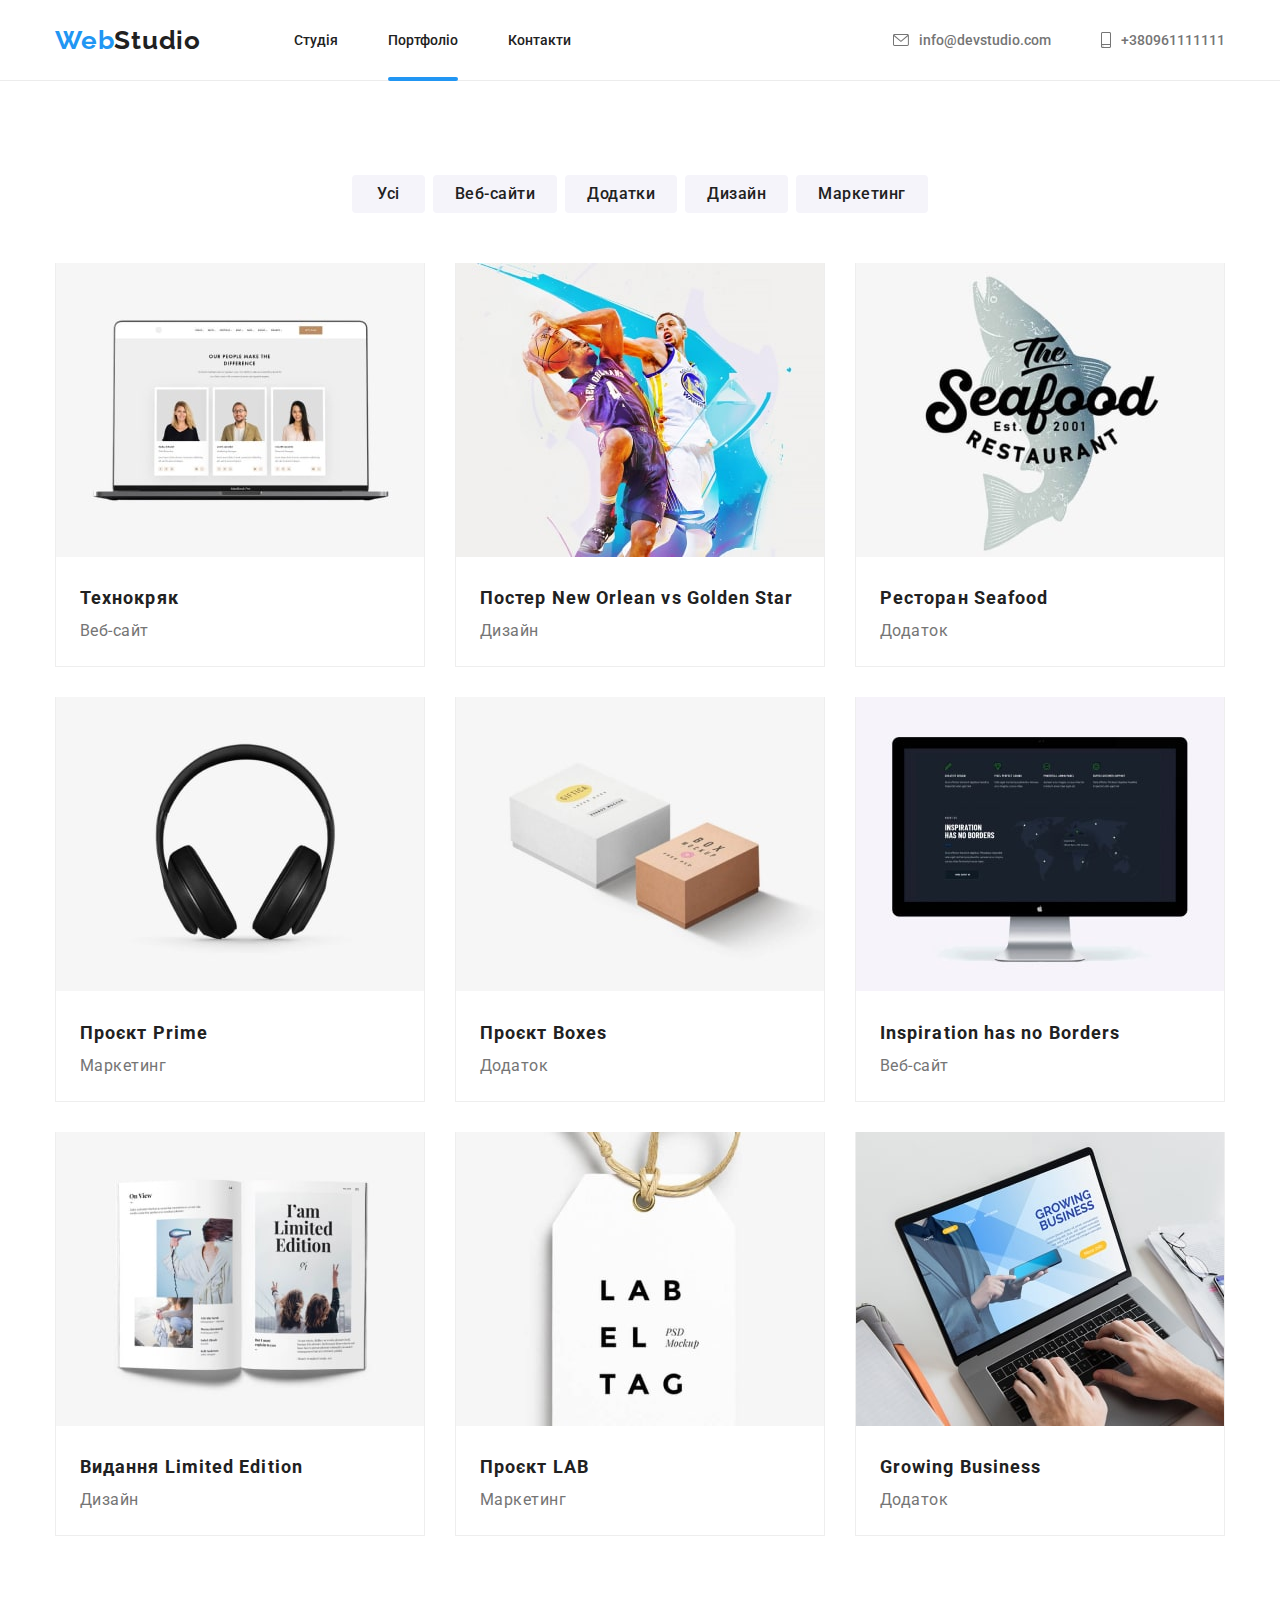
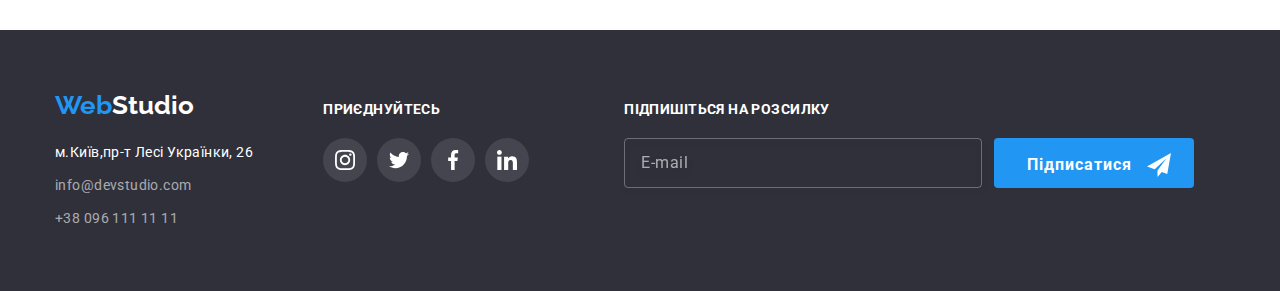
==== porfolio.html @ 5f940e46 "1" ====
<!DOCTYPE html>
<html lang="en">
  <head>
    <meta charset="UTF-8" />
    <meta http-equiv="X-UA-Compatible" content="IE=edge" />
    <meta name="viewport" content="width=device-width, initial-scale=1.0" />
    <title>Portfolio</title>
    <link
      rel="stylesheet"
      href="https://cdnjs.cloudflare.com/ajax/libs/modern-normalize/1.1.0/modern-normalize.css"
    />
    <link rel="stylesheet" href="css/styles.css" />
    <link rel="preconnect" href="https://fonts.googleapis.com" />
    <link rel="preconnect" href="https://fonts.gstatic.com" crossorigin />
    <link
      href="https://fonts.googleapis.com/css2?family=Raleway:wght@700&family=Roboto:wght@400;500;700;900&display=swap"
      rel="stylesheet"
    />
  </head>
  <body>
    <header class="header">
      <div class="container header-container">
        <nav class="navigation-container">
          <a class="logo link" href="">
            <span class="logo-item">Web</span
            ><span class="logo-secound-item">Studio</span>
          </a>
          <ul class="navigation list">
            <li class="navigation-site-item">
              <a class="navigation-site link" href="./index.html">Студія</a>
            </li>
            <li class="navigation-site-item">
              <a class="navigation-site link current" href="./porfolio.html"
                >Портфоліо</a
              >
            </li>
            <li class="navigation-site-item">
              <a class="navigation-site link" href="">Контакти</a>
            </li>
          </ul>
        </nav>
        <ul class="navigation-contacts list">
          <li class="contacts-item">
            <a class="contacts link" href="mailto:info@devstudio.com"
              >info@devstudio.com
              <svg class="icon-contacts" width="16" height="12">
                <use href="./images/icons.svg#icon-envelope"></use>
              </svg>
            </a>
          </li>
          <li class="contacts-item">
            <a class="contacts link" href="tel:+380961111111"
              >+380961111111
              <svg class="icon-contacts" width="10" height="16">
                <use href="./images/icons.svg#icon-smartphone"></use>
              </svg>
            </a>
          </li>
        </ul>
      </div>
    </header>
    <!--Hero-->
    <main>
      <section class="section">
        <div class="container">
          <h2 hidden>Фільтри</h2>
          <ul class="filters list filters-container">
            <li class="filters-list-item">
              <button class="filters-button-one" type="button">Усі</button>
            </li>
            <li class="filters-list-item">
              <button class="filters-button" type="button">Веб-сайти</button>
            </li>
            <li class="filters-list-item">
              <button class="filters-button" type="button">Додатки</button>
            </li>
            <li class="filters-list-item">
              <button class="filters-button" type="button">Дизайн</button>
            </li>
            <li class="filters-list-item">
              <button class="filters-button" type="button">Маркетинг</button>
            </li>
          </ul>
          <h2 hidden>Приклади робіт</h2>
          <ul class="portfolio list">
            <li class="porfolio-item">
              <div class="portfolio-text-box">
                <img
                  src="images/porfolio1.jpg"
                  alt="Веб-сайт"
                  width="370"
                  height="294"
                />
                <p class="portfolio-text-description">
                  Ресурс пропонує комплексні пропозиції з різним рівнем
                  функціоналу та сервісів. Все це дозволить відвідувачу отримати
                  вичерпні відомості про компанію чи приватну особу.
                </p>
              </div>

              <div class="text-container">
                <h3 class="portolio-title">Технокряк</h3>
                <p class="porfolio-text">Веб-сайт</p>
              </div>
            </li>
            <li class="porfolio-item">
              <div class="portfolio-text-box">
                <img
                  src="images/porfolio2.jpg"
                  alt="Дизайн"
                  width="370"
                  height="294"
                />
                <p class="portfolio-text-description">
                  Ресурс пропонує комплексні пропозиції з різним рівнем
                  функціоналу та сервісів. Все це дозволить відвідувачу отримати
                  вичерпні відомості про компанію чи приватну особу.
                </p>
              </div>

              <div class="text-container">
                <h3 class="portolio-title">Постер New Orlean vs Golden Star</h3>
                <p class="porfolio-text">Дизайн</p>
              </div>
            </li>
            <li class="porfolio-item">
              <div class="portfolio-text-box">
                <img
                  src="images/porfolio3.jpg"
                  alt="Додаток"
                  width="370"
                  height="294"
                />
                <p class="portfolio-text-description">
                  Ресурс пропонує комплексні пропозиції з різним рівнем
                  функціоналу та сервісів. Все це дозволить відвідувачу отримати
                  вичерпні відомості про компанію чи приватну особу.
                </p>
              </div>

              <div class="text-container">
                <h3 class="portolio-title">Ресторан Seafood</h3>
                <p class="porfolio-text">Додаток</p>
              </div>
            </li>
            <li class="porfolio-item">
              <div class="portfolio-text-box">
                <img
                  src="images/porfolio4.jpg"
                  alt="Маркетинг"
                  width="370"
                  height="294"
                />
                <p class="portfolio-text-description">
                  Ресурс пропонує комплексні пропозиції з різним рівнем
                  функціоналу та сервісів. Все це дозволить відвідувачу отримати
                  вичерпні відомості про компанію чи приватну особу.
                </p>
              </div>

              <div class="text-container">
                <h3 class="portolio-title">Проєкт Prime</h3>
                <p class="porfolio-text">Маркетинг</p>
              </div>
            </li>
            <li class="porfolio-item">
              <div class="portfolio-text-box">
                <img
                  src="images/porfolio5.jpg"
                  alt="Додаток"
                  width="370"
                  height="294"
                />
                <p class="portfolio-text-description">
                  Ресурс пропонує комплексні пропозиції з різним рівнем
                  функціоналу та сервісів. Все це дозволить відвідувачу отримати
                  вичерпні відомості про компанію чи приватну особу.
                </p>
              </div>

              <div class="text-container">
                <h3 class="portolio-title">Проєкт Boxes</h3>
                <p class="porfolio-text">Додаток</p>
              </div>
            </li>
            <li class="porfolio-item">
              <div class="portfolio-text-box">
                <img
                  src="images/porfolio6.jpg"
                  alt="Веб-сайт"
                  width="370"
                  height="294"
                />
                <p class="portfolio-text-description">
                  Ресурс пропонує комплексні пропозиції з різним рівнем
                  функціоналу та сервісів. Все це дозволить відвідувачу отримати
                  вичерпні відомості про компанію чи приватну особу.
                </p>
              </div>

              <div class="text-container">
                <h3 class="portolio-title">Inspiration has no Borders</h3>
                <p class="porfolio-text">Веб-сайт</p>
              </div>
            </li>
            <li class="porfolio-item">
              <div class="portfolio-text-box">
                <img
                  src="images/porfolio7.jpg"
                  alt="Дизайн"
                  width="370"
                  height="294"
                />
                <p class="portfolio-text-description">
                  Ресурс пропонує комплексні пропозиції з різним рівнем
                  функціоналу та сервісів. Все це дозволить відвідувачу отримати
                  вичерпні відомості про компанію чи приватну особу.
                </p>
              </div>

              <div class="text-container">
                <h3 class="portolio-title">Видання Limited Edition</h3>
                <p class="porfolio-text">Дизайн</p>
              </div>
            </li>
            <li class="porfolio-item">
              <div class="portfolio-text-box">
                <img
                  src="images/porfolio8.jpg"
                  alt="Маркетинг"
                  width="370"
                  height="294"
                />
                <p class="portfolio-text-description">
                  Ресурс пропонує комплексні пропозиції з різним рівнем
                  функціоналу та сервісів. Все це дозволить відвідувачу отримати
                  вичерпні відомості про компанію чи приватну особу.
                </p>
              </div>

              <div class="text-container">
                <h3 class="portolio-title">Проєкт LAB</h3>
                <p class="porfolio-text">Маркетинг</p>
              </div>
            </li>
            <li class="porfolio-item">
              <div class="portfolio-text-box">
                <img
                  src="images/porfolio9.jpg"
                  alt="Додаток"
                  width="370"
                  height="294"
                />
                <p class="portfolio-text-description">
                  Ресурс пропонує комплексні пропозиції з різним рівнем
                  функціоналу та сервісів. Все це дозволить відвідувачу отримати
                  вичерпні відомості про компанію чи приватну особу.
                </p>
              </div>

              <div class="text-container">
                <h3 class="portolio-title">Growing Business</h3>
                <p class="porfolio-text">Додаток</p>
              </div>
            </li>
          </ul>
        </div>
      </section>
    </main>
    <!--Bottom-->
    <footer class="basement">
      <div class="footer-content container">
        <div class="webstudio">
          <a class="logo-basement link" href="">
            <span class="logo-item">Web</span><span class="logo-secound-item">Studio</span>
          </a>
          <address class="address">
            <ul class="adress-list list">
              <li class="adress-list-item">
                <a class="adress-item-maps link" href="https://goo.gl/maps/1EoW3k787x4Ua1YE9" target="_blank"
                  rel="noopener noreferrer nofollower">м.Київ,пр-т Лесі Українки, 26</a>
              </li>
              <li class="adress-list-item">
                <a class="adress-item link" href="mailto:info@devstudio.com">info@devstudio.com</a>
              </li>
              <li class="adress-list-item">
                <a class="adress-item link" href="tel:+380961111111">+38 096 111 11 11</a>
              </li>
            </ul>
          </address>
        </div>
        <div class="footer-join-social">
          <h2 class="footer-join-title">Приєднуйтесь</h2>
          <ul class="footer-social list">
            <li class="footer-social-item">
              <a class="footer-social-link link" href="https://www.instagram.com/" target="_blank" rel="noopener noreferrer"
                aria-label="Instagram">
                <svg class="icon-footer" width="20" height="20">
                  <use href="./images/icons.svg#icon-instagram"></use>
                </svg>
              </a>
            </li>
            <li class="footer-social-item">
              <a class="footer-social-link link" href="https://twitter.com/" target="_blank" rel="noopener noreferrer"
                aria-label="Twitter">
                <svg class="icon-footer" width="20" height="20">
                  <use href="./images/icons.svg#icon-twitter"></use>
                </svg>
              </a>
            </li>
            <li class="footer-social-item">
              <a class="footer-social-link link" href="https://www.facebook.com/" target="_blank" rel="noopener noreferrer"
                aria-label="Facebook">
                <svg class="icon-footer" width="20" height="20">
                  <use href="./images/icons.svg#icon-facebook"></use>
                </svg>
              </a>
            </li>
            <li class="footer-social-item">
              <a class="footer-social-link link" href="https://www.linkedin.com/" target="_blank" rel="noopener noreferrer"
                aria-label="Linkedin">
                <svg class="icon-footer" width="20" height="20">
                  <use href="./images/icons.svg#icon-linkedin"></use>
                </svg>
              </a>
            </li>
          </ul>
        </div>
        <form class="footer-form">
          <h2 class="footer-form-title">Підпишіться на розсилку</h2>
          <div class="footer-form-field">
            <label class="footer-form-label">
              <input type="email" name="email" placeholder="E-mail" class="footer-form-input" />
            </label>
    
            <button type="submit" class="button-form">Підписатися <svg class="icon-footer-form" width="24" height="24">
                <use href="./images/icons.svg#icon-footer-form-send"></use>
              </svg></button>
          </div>
        </form>
      </div>
    </footer>
  </body>
</html>
---- css/styles.css ----
/* другорядний колір тексту #757575 
/* основний колір тексту #212121 
/* білий колір #FFFFFF 
/* акцент #2196F3 
/* колір контактів у футері rgba(255, 255, 255, 0.6);
/* колір фону #FFFFFF */
/* другорядний колір фону #2F303A */
/* третій колір фону  #F5F4FA*/
:root {
  --primary-text-color: #212121;
  --secound-text-collor: #757575;
  --accent: #2196f3;
  --main-background-color: #ffffff;
  --secound-background-color: #2f303a;
  --footer-color-contacts: rgba(255, 255, 255, 0.6);
  --third-color-hero: #ffffff;
  --third-background-color: #f5f4fa;
  --icons-color: #afb1b8;
}
body {
  background-color: var(--main-background-color);
  color: var(--primary-text-color);
  font-family: "Roboto", "Raleway", sans-serif;
  font-size: 14px;
}
/* Стандартні речі */
h1,
h2,
h3,
h4,
h5,
h6,
p,
ul {
  margin: 0;
  padding: 0;
}
.link {
  text-decoration: none;
}
.list {
  list-style-type: none;
}
.container {
  width: 1200px;
  margin-left: auto;
  margin-right: auto;
  padding-right: 15px;
  padding-left: 15px;
}
.section {
  padding-top: 94px;
  padding-bottom: 94px;
}
/* ХЕДЕР */
/* Лого у хедері */
.header {
  border: 1px solid #ececec;
  border-top: none;
  border-right: none;
  border-left: none;
}
.header-container {
  display: flex;
  align-items: center;
}
.logo {
  font-family: "Raleway";
  font-weight: 700;
  font-size: 26px;
  line-height: 1.19;
  letter-spacing: 0.03em;
}
.logo {
  margin-right: 93px;
}
.logo-item {
  color: var(--accent);
}
.logo-secound-item {
  color: var(--primary-text-color);
}
/* Кнопки навігації */
.navigation {
  display: flex;
}
.navigation-container {
  display: flex;
  align-items: center;
}
.navigation-site {
  color: var(--primary-text-color);
  font-weight: 500;
  line-height: 1.14;
  padding-top: 32px;
  padding-bottom: 32px;
  transition-property: color;
  transition-duration: 250ms;
  transition-timing-function: cubic-bezier(0.4, 0, 0.2, 1);
  transition-delay: 0;
}
.current {
  position: relative;
}
.navigation-site.current::after {
  content: " ";
  position: absolute;
  width: 100%;
  height: 4px;
  left: 0;
  right: 0;
  bottom: -1px;
  background-color: var(--accent);
  border-radius: 2px;
}
.navigation-site-item:not(:last-child) {
  margin-right: 50px;
}
.navigation-site:hover,
.navigation-site:focus {
  color: var(--accent);
}

.navigation-contacts {
  display: flex;
  margin-left: auto;
}
.icon-contacts {
  fill: currentColor;
  margin-right: 10px;
}
.icon-contacts:hover,
.icon-contacts:focus {
  fill: var(--accent);
}

.contacts {
  color: var(--secound-text-collor);
  display: flex;
  flex-direction: row-reverse;
  align-items: center;
  font-weight: 500;
  line-height: 1.17;
  transition-property: color;
  transition-duration: 250ms;
  transition-timing-function: cubic-bezier(0.4, 0, 0.2, 1);
  transition-delay: 0;
}
.contacts-item {
  padding-top: 32px;
  padding-bottom: 32px;
}
.contacts-item:not(:last-child) {
  margin-right: 50px;
}
.contacts:hover,
.contacts:focus {
  color: var(--accent);
}
/* Баннер */
.hero {
  background-color: var(--secound-background-color);
  max-width: 1600px;
  max-height: 600px;
  margin-left: auto;
  margin-right: auto;
  background-image: linear-gradient(
      to right,
      rgba(47, 48, 58, 0.4),
      rgba(47, 48, 58, 0.4)
    ),
    url(../images/backgroundhero.jpg);
  background-repeat: no-repeat;
  background-position: center;
  background-size: cover;
  padding-top: 200px;
  padding-bottom: 200px;
}

.title-hero {
  color: var(--third-color-hero);
  font-weight: 900;
  font-size: 44px;
  line-height: 1.36;
  text-align: center;
  letter-spacing: 0.06em;
  text-transform: uppercase;
}
.title-hero {
  margin-bottom: 30px;
}
.button-container {
  display: block;
  margin: auto;
}
.button-hero {
  cursor: pointer;
  background-color: var(--accent);
  color: var(--third-color-hero);
  font-family: inherit;
  font-weight: 700;
  font-size: 16px;
  line-height: 1.88;
  display: flex;
  align-items: center;
  text-align: center;
  letter-spacing: 0.06em;
  box-shadow: 0px 4px 4px rgba(0, 0, 0, 0.15);
  border-radius: 4px;
  border-top: 0;
  border-right: 0;
  border-bottom: 0;
  border-left: 0;
  transition-property: background-color;
  transition-duration: 250ms;
  transition-timing-function: cubic-bezier(0.4, 0, 0.2, 1);
  transition-delay: 0;
}
.button-hero:hover,
.button-hero:focus {
  background-color: #188ce8;
}
.btn-text {
  padding: 10px 32px;
}
.backdrop {
  position: fixed;
  top: 0;
  left: 0;
  width: 100%;
  height: 100%;
  background-color: rgba(0, 0, 0, 0.2);
  opacity: 1;
  transition: opacity 250ms cubic-bezier(0.4, 0, 0.2, 1);
}
.modal {
  position: absolute;
  top: 50%;
  left: 50%;
  transform: translate(-50%, -50%);
  background-color: #fff;
  border-radius: 4px;
  width: 528px;
  height: 581px;
  
}
/* .modal-close-icon{
  display: inline-block;
  height: 11px;
  width: 11px;
} */
.modal-close {
  padding: 0;
  width: 30px;
  height: 30px;
  position: absolute;
  right: 8px;
  top: 8px;
  border: 1px solid rgba(0, 0, 0, 0.1);
  border-radius: 50%;
  transition-property: fill;
  transition-duration: 250ms;
  transition-timing-function: cubic-bezier(0.4, 0, 0.2, 1);
  transition-delay: 0;
}
.modal-close:hover, .modal-close:focus{
  fill: var(--accent);
}

.backdrop.is-hidden {
  opacity: 0;
  pointer-events: none;
}
.form {
  width: 448px;
  margin-top: 40px;
  margin-left: auto;
  margin-right: auto;
}
.modal-form-field {
  display: flex;
  flex-direction: column;
  margin-bottom: 10px;
  position: relative;
}
.modal-form-icon{
  position: absolute;
  top: 50%;
  left: 12px;
  transition-property: fill;
  transition-duration: 250ms;
  transition-timing-function: cubic-bezier(0.4, 0, 0.2, 1);
  transition-delay: 0;
}
.modal-title{
  text-align: center;
  font-family: 'Roboto';
  font-weight: 700;
  font-size: 20px;
  line-height: 1.15;
  letter-spacing: 0.03em;
  margin-bottom: 12px;
}

.form-label{
  font-size: 12px;
  line-height: 1.16;
  letter-spacing: 0.01em;
  color: var(--secound-text-collor);
}
.form-input{
  border: 1px solid rgba(33, 33, 33, 0.2);
  border-radius: 4px;
  width: 448px;
  padding: 10px;
  padding-left: 42px;
  margin-top: 5px;
  transition-property: border-color;
  transition-duration: 250ms;
  transition-timing-function: cubic-bezier(0.4, 0, 0.2, 1);
  transition-delay: 0;
}
.modal-form-field:focus-within > .form-input{
  border-color: var(--accent);
  outline: none;
}
.modal-form-field:focus-within > .modal-form-icon{
  fill: var(--accent);
}
.modal-form-field:focus-within > .modal-textarea{
  border-color: var(--accent);
  outline: none;
}
.modal-textarea
{
  width: 448px;
  height: 120px;
  border: 1px solid rgba(33, 33, 33, 0.2);
  border-radius: 4px;
  margin-top: 5px;
  margin-bottom: 20px;
  padding-left: 16px;
  padding-top: 12px;
  transition-property: border-color;
  transition-duration: 250ms;
  transition-timing-function: cubic-bezier(0.4, 0, 0.2, 1);
  transition-delay: 0;
}
textarea{
  resize: none;
}
textarea::placeholder{
  font-size: 12px;
  line-height: 1.16;
  letter-spacing: 0.01em;
  color: rgba(117, 117, 117, 0.5);
  
}
.policy-checkbox{
  display: flex;
  align-items: center;
  justify-content: center;
  line-height: 1.71;
  letter-spacing: 0.03em;
  color: var(--secound-text-collor);
  position: relative;
}
.contract{
  margin-left: 3px;
  color: var(--accent);
  text-decoration: underline;
}
.modal-form-checkbox{
  display: flex;
  justify-content: center;
  align-items: center;
  position: relative;
  
  margin-bottom: 30px;
}
.modal-check-icon{
  
  margin-right: 7px;
  display: inline-block;
  width: 16px;
  height: 15px;
  border: 2px solid var(--primary-text-color);
  border-radius: 2px;
}
.checkbox{
  position: absolute;
  -webkit-appearance: none;
  -moz-appearance: none;
  appearance: none;
}
.checkbox:checked + .modal-check-icon{
  border: transparent;
  border-color: var(--accent);
  background-color: var(--accent);
  background-origin: border-box;
}
.icon-check{
  position: absolute;
  left: 3px;
}

.modal-submit{
  cursor: pointer;
  margin: 0 auto;
  display: block;
  width: 200px;
  height: 50px;
  background-color: var(--accent);
  border-radius: 4px;
  border: 0;
  font-weight: 700;
  font-size: 16px;
  line-height: 1.88;
  letter-spacing: 0.06em;
  color: var(--third-color-hero);
  transition-property: background-color;
  transition-duration: 250ms;
  transition-timing-function: cubic-bezier(0.4, 0, 0.2, 1);
  transition-delay: 0;
}
.modal-submit:hover, .modal-submit:focus{
  background-color: #188CE8;
  box-shadow: 0px 4px 4px rgba(0, 0, 0, 0.15);
}
/* Особливості */
.features-container {
  padding-bottom: 0;
}
.features-list-container {
  display: flex;
}
.icon-list-features {
  display: flex;
  justify-content: center;
  align-items: center;
  gap: 30px;
}
.icon-item-features {
  display: flex;
  justify-content: center;
  align-items: center;
  background-color: var(--third-background-color);
  width: 270px;
  height: 120px;
  margin-bottom: 30px;
  border-radius: 4px;
}

.feature-list-item {
  width: 270px;
}
.feature-list-item:not(:last-child) {
  margin-right: 30px;
}
.features-title {
  font-size: 14px;
  font-weight: 700;
  line-height: 1.14;
  letter-spacing: 0.03em;
  text-transform: uppercase;
  margin-bottom: 10px;
}
.features-text {
  color: var(--secound-text-collor);
  line-height: 1.71;
}
/* Проекти */
.projects-title {
  font-weight: 700;
  font-size: 36px;
  line-height: 1.16;
  text-align: center;
  letter-spacing: 0.03em;
  margin-bottom: 50px;
}
.list-container {
  display: flex;
}
.list-item:not(:last-child) {
  margin-right: 30px;
}
/* Команда */
.team {
  background-color: var(--third-background-color);
}
.team-title {
  font-weight: 700;
  font-size: 36px;
  line-height: 1.16;
  text-align: center;
  letter-spacing: 0.03em;
  margin-bottom: 50px;
}
.teammate-name {
  font-weight: 500;
  font-size: 16px;
  line-height: 1.19;
  text-align: center;

  margin-bottom: 10px;
}
.teammate-profession {
  color: var(--secound-text-collor);
  font-size: 16px;
  line-height: 1.19;
  text-align: center;
  margin-bottom: 16px;
}
.team-container {
  display: flex;
}
.team-card {
  box-shadow: 0px 1px 3px rgba(0, 0, 0, 0.12), 0px 1px 1px rgba(0, 0, 0, 0.14),
    0px 2px 1px rgba(0, 0, 0, 0.2);
  border-radius: 0px 0px 4px 4px;
  background-color: var(--main-background-color);
}
.team-card:not(:last-child) {
  margin-right: 30px;
}
.team-card-text {
  padding-top: 30px;
  padding-bottom: 30px;
}
.social {
  display: flex;
  justify-content: center;
  align-items: center;
  gap: 10px;
}
.social-link {
  display: flex;
  justify-content: center;
  align-items: center;
  width: 44px;
  height: 44px;
  border-radius: 50%;
  background-color: var(--main-background-color);
  color: var(--icons-color);
  transition-property: color, background-color;
  transition-duration: 250ms;
  transition-timing-function: cubic-bezier(0.4, 0, 0.2, 1);
  transition-delay: 0;
}

.social-link:hover,
.social-link:focus {
  background-color: var(--accent);
}
.social-link:hover .social-icon,
.social-link:focus .social-icon {
  fill: var(--main-background-color);
}
.social-icon {
  fill: currentColor;
}
/* Клієнти */
.customers-title {
  font-weight: 700;
  font-size: 36px;
  line-height: 1.17;
  text-align: center;
  letter-spacing: 0.03em;
  margin-bottom: 50px;
}
.customers-list {
  display: flex;
  justify-content: center;
  align-items: center;
  gap: 30px;
}

.customers-link {
  display: flex;
  justify-content: center;
  align-items: center;
  width: 170px;
  height: 92px;
  border: 1px solid #afb1b8;
  border-radius: 4px;
  transition-property: fill, border-color;
  transition-duration: 250ms;
  transition-timing-function: cubic-bezier(0.4, 0, 0.2, 1);
  transition-delay: 0;
}
.customer-icon {
  fill: var(--icons-color);
  transition-property: fill;
  transition-duration: 250ms;
  transition-timing-function: cubic-bezier(0.4, 0, 0.2, 1);
  transition-delay: 0;
}
.customers-link:hover,
.customers-link:focus {
  border-color: var(--accent);
}
.customers-link:hover .customer-icon,
.customers-link:focus .customer-icon {
  fill: var(--accent);
}
/* Футер */
.basement {
  background-color: var(--secound-background-color);
}

.logo-basement {
  font-family: "Raleway";
  font-weight: 700;
  font-size: 26px;
  line-height: 1.19;
}
.address {
  font-style: normal;
  padding-top: 20px;
}
.basement .logo-secound-item {
  color: var(--third-color-hero);
}
.adress-item-maps {
  color: var(--third-color-hero);
  font-style: normal;
  line-height: 1.71;
  letter-spacing: 0.03em;
  transition-property: color;
  transition-duration: 250ms;
  transition-timing-function: cubic-bezier(0.4, 0, 0.2, 1);
  transition-delay: 0;
}
.adress-list-item:not(:last-child) {
  margin-bottom: 9px;
}
.adress-item {
  color: var(--footer-color-contacts);
  line-height: 1.71;
  letter-spacing: 0.03em;
  transition-property: color;
  transition-duration: 250ms;
  transition-timing-function: cubic-bezier(0.4, 0, 0.2, 1);
  transition-delay: 0;
}
.adress-item-maps:hover,
.adress-item-maps:focus,
.adress-item:hover,
.adress-item:focus {
  color: var(--accent);
}
.footer-content {
  display: flex;
}
.webstudio {
  padding-top: 60px;
  padding-bottom: 60px;
  margin-right: 70px;
}
.footer-join-social {
  padding-top: 72px;
}
.footer-social {
  display: flex;
  justify-content: center;
  align-items: center;
  gap: 10px;
}
.footer-join-title {
  font-weight: 700;
  font-size: 14px;
  line-height: 1.14;
  letter-spacing: 0.03em;
  color: var(--main-background-color);
  text-transform: uppercase;
  margin-bottom: 20px;
}

.footer-social-link {
  display: flex;
  justify-content: center;
  align-items: center;
  width: 44px;
  height: 44px;
  border-radius: 50%;
  background-color: rgba(255, 255, 255, 0.1);
  transition-property: background-color;
  transition-duration: 250ms;
  transition-timing-function: cubic-bezier(0.4, 0, 0.2, 1);
  transition-delay: 0;
}
.footer-social-link:hover,
.footer-social-link:focus {
  background-color: var(--accent);
}
.icon-footer {
  fill: var(--main-background-color);
}
.footer-form-field {
  margin-top: 20px;
}
.footer-form-label {
  margin-right: 12px;
}
.footer-form {
  padding-top: 72px;
  margin-left: 95px;
}
.footer-form-title {
  font-family: "Roboto";
  font-weight: 700;
  font-size: 14px;
  line-height: 1.14;
  letter-spacing: 0.03em;
  text-transform: uppercase;
  color: var(--main-background-color);
}
.footer-form-input {
  border: 1px solid rgba(255, 255, 255, 0.3);
  filter: drop-shadow(0px 4px 4px rgba(0, 0, 0, 0.15));
  border-radius: 4px;
  width: 358px;
  height: 50px;
  background-color: inherit; 
  padding-left: 16px;
  font-size: 16px;
  color: var(--main-background-color);
}
.footer-form-label input::placeholder {
  font-size: 16px;
  line-height: 1.25;
  letter-spacing: 0.03em;
  color: rgba(255, 255, 255, 0.6);
  
}
.button-form {
  position: absolute;
  cursor: pointer;
  width: 200px;
  height: 50px;
  background-color: var(--accent);
  border-radius: 4px;
  border: 0px;
  font-family: "Roboto";
  font-weight: 700;
  font-size: 16px;
  line-height: 1.88;
  letter-spacing: 0.06em;
  color: var(--main-background-color);
  transition-property: background-color;
  transition-duration: 250ms;
  transition-timing-function: cubic-bezier(0.4, 0, 0.2, 1);
  transition-delay: 0;
}
.button-form:hover, .button-form:focus{
  background-color: #188ce8;
  box-shadow: 0px 4px 4px rgba(0, 0, 0, 0.15);
}  
.icon-footer-form{
  position: relative;
  top: 15%;
  left: 10px;
}
/* Портфоліо */
.filters-container {
  display: flex;
  justify-content: center;
  margin-bottom: 50px;
}
.filters-button {
  background-color: var(--third-background-color);
  font-family: inherit;
  font-weight: 500;
  font-size: 16px;
  line-height: 1.62;
  text-align: center;
  letter-spacing: 0.03em;
  cursor: pointer;
  color: var(--primary-text-color);
  border-radius: 4px;
  border: none;
  padding: 6px 22px;
  transition-property: color, background-color;
  transition-duration: 250ms;
  transition-timing-function: cubic-bezier(0.4, 0, 0.2, 1);
  transition-delay: 0;
}
.filters-button-one {
  background-color: var(--third-background-color);
  font-family: inherit;
  font-weight: 500;
  font-size: 16px;
  line-height: 1.62;
  text-align: center;
  letter-spacing: 0.03em;
  cursor: pointer;
  color: var(--primary-text-color);
  border-radius: 4px;
  border: none;
  padding: 6px 25px;
  transition-property: color, background-color;
  transition-duration: 250ms;
  transition-timing-function: cubic-bezier(0.4, 0, 0.2, 1);
  transition-delay: 0;
}
.filters-button-one:hover,
.filters-button-one:focus {
  background-color: var(--accent);
  color: var(--third-color-hero);
  box-shadow: 0px 3px 1px rgba(0, 0, 0, 0.1), 0px 1px 2px rgba(0, 0, 0, 0.08),
    0px 2px 2px rgba(0, 0, 0, 0.12);
}
.filters-button:hover,
.filters-button:focus {
  background-color: var(--accent);
  color: var(--third-color-hero);
  box-shadow: 0px 3px 1px rgba(0, 0, 0, 0.1), 0px 1px 2px rgba(0, 0, 0, 0.08),
    0px 2px 2px rgba(0, 0, 0, 0.12);
}
.filters-list-item:not(:last-child) {
  margin-right: 8px;
}
.portfolio {
  display: flex;
  flex-wrap: wrap;
}
.porfolio-item {
  width: 370px;
  margin-right: 30px;
  border: 1px solid #eeeeee;
  border-top: none;
  transition-property: box-shadow;
  transition-duration: 250ms;
  transition-timing-function: cubic-bezier(0.4, 0, 0.2, 1);
  transition-delay: 0;
}
.porfolio-item:nth-child(3n) {
  margin-right: 0;
}
.porfolio-item:nth-child(n + 4) {
  margin-top: 30px;
}
.porfolio-item:hover,
.porfolio-item:focus {
  box-shadow: 0px 1px 1px rgba(0, 0, 0, 0.12), 0px 4px 4px rgba(0, 0, 0, 0.06),
    1px 4px 6px rgba(0, 0, 0, 0.16);
}
.porfolio-item:hover .portfolio-text-description {
  transform: translateY(-100%);
}
.text-container {
  padding: 20px 24px;
}
.portolio-title {
  font-weight: 700;
  font-size: 18px;
  line-height: 2;
  letter-spacing: 0.06em;
}
.porfolio-text {
  color: var(--secound-text-collor);
  font-size: 16px;
  line-height: 1.88;
  letter-spacing: 0.03em;
}
.portfolio-text-box {
  position: relative;
  overflow: hidden;
}
.portfolio-text-description {
  position: absolute;
  font-size: 18px;
  line-height: calc(28 / 18);
  letter-spacing: 0.03em;
  color: var(--main-background-color);
  padding: 63px 24px;
  background-color: rgba(33, 150, 243, 0.9);
  transition-property: transform;
  transition-duration: 250ms;
  transition-timing-function: cubic-bezier(0.4, 0, 0.2, 1);
}
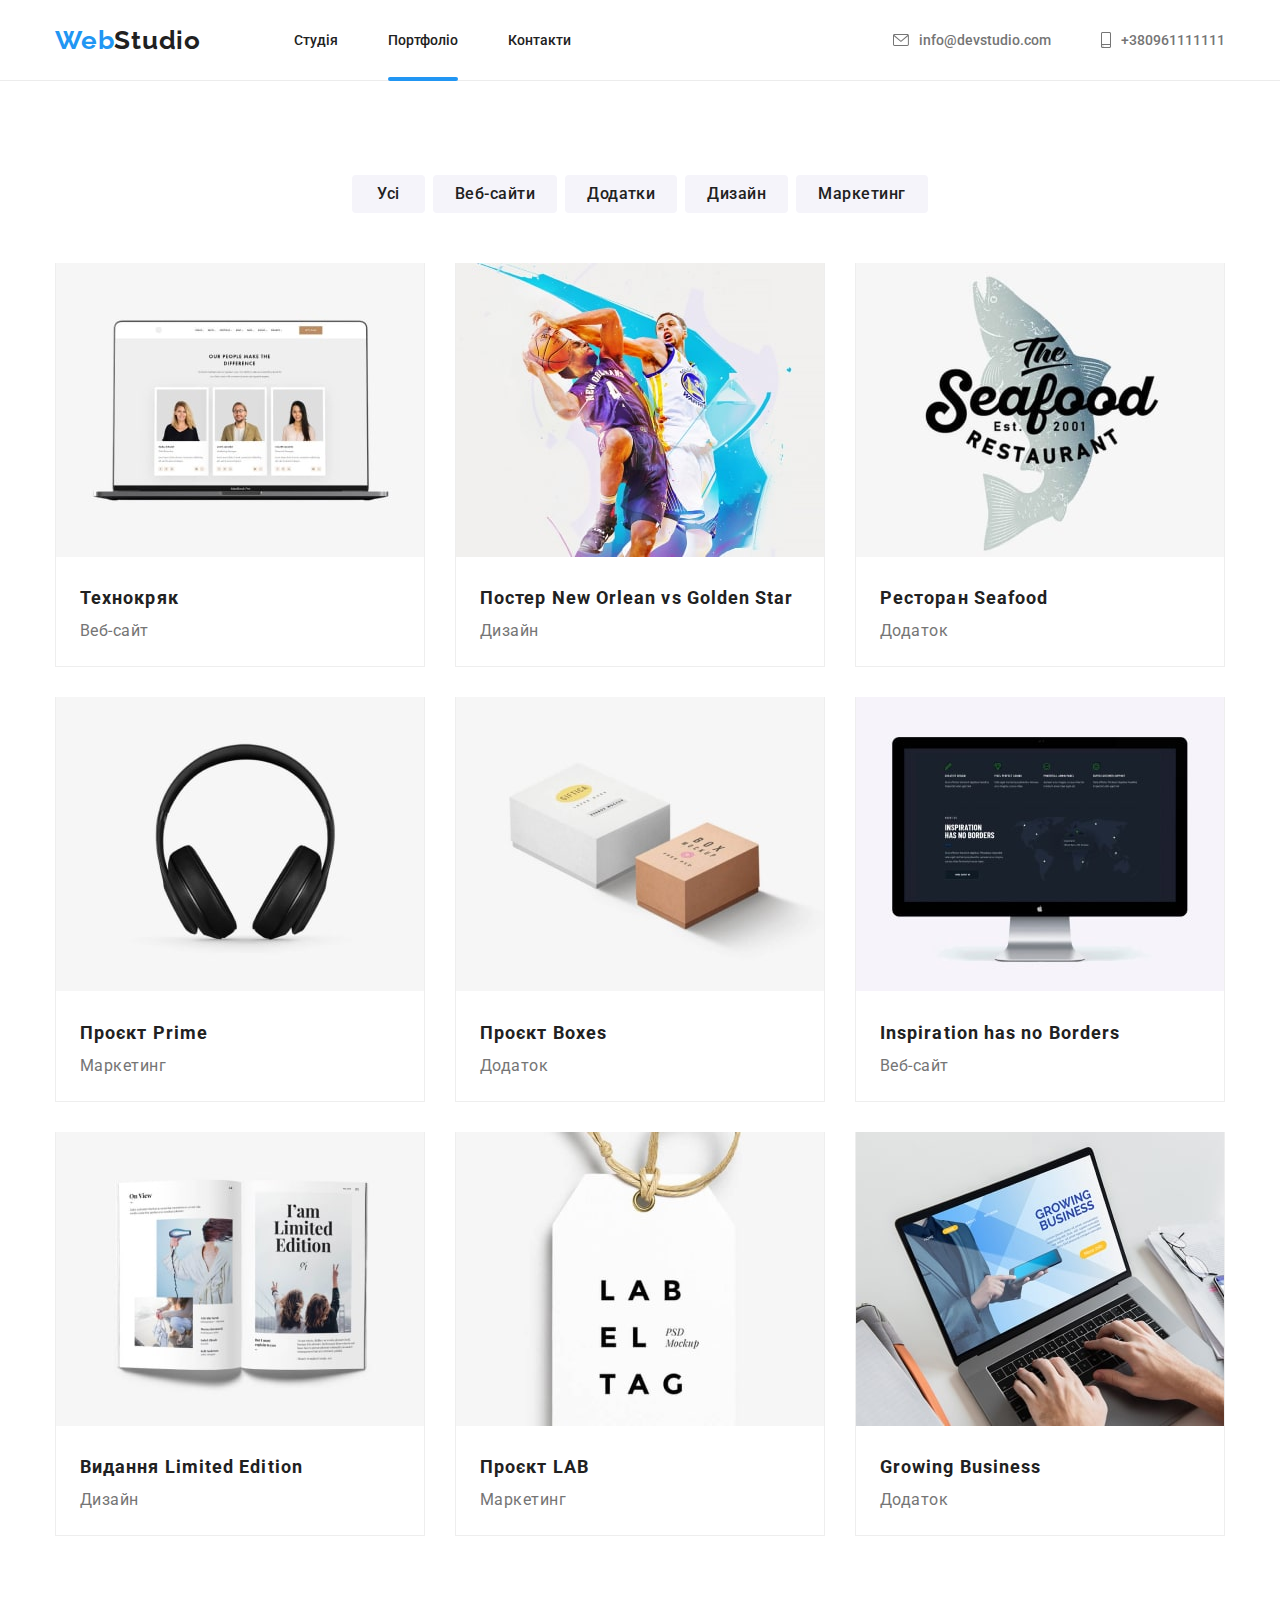
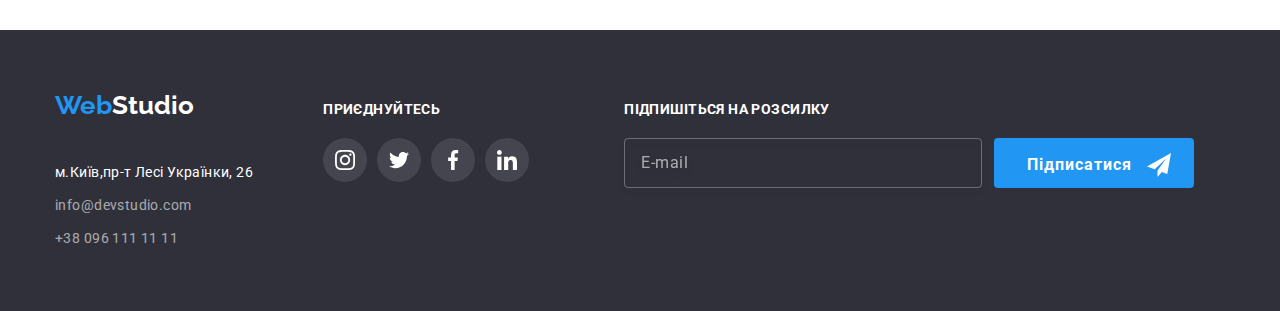
==== commit b634b3a7: "Змінює назви класів згідно методології БЕМ" ====
--- a/porfolio.html
+++ b/porfolio.html
@@ -20,38 +20,38 @@
   <body>
     <header class="header">
       <div class="container header-container">
-        <nav class="navigation-container">
-          <a class="logo link" href="">
-            <span class="logo-item">Web</span
-            ><span class="logo-secound-item">Studio</span>
+        <nav class="navigation">
+          <a class="navigation__logo link" href="">
+            <span class="navigation__label">Web</span
+            ><span class="navigation__slabel">Studio</span>
           </a>
-          <ul class="navigation list">
-            <li class="navigation-site-item">
-              <a class="navigation-site link" href="./index.html">Студія</a>
-            </li>
-            <li class="navigation-site-item">
-              <a class="navigation-site link current" href="./porfolio.html"
+          <ul class="navigation__list list">
+            <li class="navigation__item">
+              <a class="navigation__link link" href="./index.html">Студія</a>
+            </li>
+            <li class="navigation__item">
+              <a class="navigation__link link current" href="./porfolio.html"
                 >Портфоліо</a
               >
             </li>
-            <li class="navigation-site-item">
-              <a class="navigation-site link" href="">Контакти</a>
+            <li class="navigation__item">
+              <a class="navigation__link link" href="">Контакти</a>
             </li>
           </ul>
         </nav>
-        <ul class="navigation-contacts list">
-          <li class="contacts-item">
-            <a class="contacts link" href="mailto:info@devstudio.com"
+        <ul class="contacts list">
+          <li class="contacts__item">
+            <a class="contacts__link link" href="mailto:info@devstudio.com"
               >info@devstudio.com
-              <svg class="icon-contacts" width="16" height="12">
+              <svg class="contacts__icon" width="16" height="12">
                 <use href="./images/icons.svg#icon-envelope"></use>
               </svg>
             </a>
           </li>
-          <li class="contacts-item">
-            <a class="contacts link" href="tel:+380961111111"
+          <li class="contacts__item">
+            <a class="contacts__link link" href="tel:+380961111111"
               >+380961111111
-              <svg class="icon-contacts" width="10" height="16">
+              <svg class="contacts__icon" width="10" height="16">
                 <use href="./images/icons.svg#icon-smartphone"></use>
               </svg>
             </a>
@@ -64,203 +64,213 @@
       <section class="section">
         <div class="container">
           <h2 hidden>Фільтри</h2>
-          <ul class="filters list filters-container">
-            <li class="filters-list-item">
-              <button class="filters-button-one" type="button">Усі</button>
-            </li>
-            <li class="filters-list-item">
-              <button class="filters-button" type="button">Веб-сайти</button>
-            </li>
-            <li class="filters-list-item">
-              <button class="filters-button" type="button">Додатки</button>
-            </li>
-            <li class="filters-list-item">
-              <button class="filters-button" type="button">Дизайн</button>
-            </li>
-            <li class="filters-list-item">
-              <button class="filters-button" type="button">Маркетинг</button>
+          <ul class="filters-list list">
+            <li class="filters-list__item">
+              <button class="filters-list__fbutton" type="button">Усі</button>
+            </li>
+            <li class="filters-list__item">
+              <button class="filters-list__button" type="button">
+                Веб-сайти
+              </button>
+            </li>
+            <li class="filters-list__item">
+              <button class="filters-list__button" type="button">
+                Додатки
+              </button>
+            </li>
+            <li class="filters-list__item">
+              <button class="filters-list__button" type="button">Дизайн</button>
+            </li>
+            <li class="filters-list__item">
+              <button class="filters-list__button" type="button">
+                Маркетинг
+              </button>
             </li>
           </ul>
           <h2 hidden>Приклади робіт</h2>
           <ul class="portfolio list">
-            <li class="porfolio-item">
-              <div class="portfolio-text-box">
+            <li class="porfolio__item">
+              <div class="portfolio-box">
                 <img
                   src="images/porfolio1.jpg"
                   alt="Веб-сайт"
                   width="370"
                   height="294"
                 />
-                <p class="portfolio-text-description">
-                  Ресурс пропонує комплексні пропозиції з різним рівнем
-                  функціоналу та сервісів. Все це дозволить відвідувачу отримати
-                  вичерпні відомості про компанію чи приватну особу.
-                </p>
-              </div>
-
-              <div class="text-container">
-                <h3 class="portolio-title">Технокряк</h3>
-                <p class="porfolio-text">Веб-сайт</p>
-              </div>
-            </li>
-            <li class="porfolio-item">
-              <div class="portfolio-text-box">
+                <p class="portfolio-box__description">
+                  Ресурс пропонує комплексні пропозиції з різним рівнем
+                  функціоналу та сервісів. Все це дозволить відвідувачу отримати
+                  вичерпні відомості про компанію чи приватну особу.
+                </p>
+              </div>
+
+              <div class="portfolio-text">
+                <h3 class="portfolio-text__title">Технокряк</h3>
+                <p class="portfolio-text__label">Веб-сайт</p>
+              </div>
+            </li>
+            <li class="porfolio__item">
+              <div class="portfolio-box">
                 <img
                   src="images/porfolio2.jpg"
                   alt="Дизайн"
                   width="370"
                   height="294"
                 />
-                <p class="portfolio-text-description">
-                  Ресурс пропонує комплексні пропозиції з різним рівнем
-                  функціоналу та сервісів. Все це дозволить відвідувачу отримати
-                  вичерпні відомості про компанію чи приватну особу.
-                </p>
-              </div>
-
-              <div class="text-container">
-                <h3 class="portolio-title">Постер New Orlean vs Golden Star</h3>
-                <p class="porfolio-text">Дизайн</p>
-              </div>
-            </li>
-            <li class="porfolio-item">
-              <div class="portfolio-text-box">
+                <p class="portfolio-box__description">
+                  Ресурс пропонує комплексні пропозиції з різним рівнем
+                  функціоналу та сервісів. Все це дозволить відвідувачу отримати
+                  вичерпні відомості про компанію чи приватну особу.
+                </p>
+              </div>
+
+              <div class="portfolio-text">
+                <h3 class="portfolio-text__title">
+                  Постер New Orlean vs Golden Star
+                </h3>
+                <p class="portfolio-text__label">Дизайн</p>
+              </div>
+            </li>
+            <li class="porfolio__item">
+              <div class="portfolio-box">
                 <img
                   src="images/porfolio3.jpg"
                   alt="Додаток"
                   width="370"
                   height="294"
                 />
-                <p class="portfolio-text-description">
-                  Ресурс пропонує комплексні пропозиції з різним рівнем
-                  функціоналу та сервісів. Все це дозволить відвідувачу отримати
-                  вичерпні відомості про компанію чи приватну особу.
-                </p>
-              </div>
-
-              <div class="text-container">
-                <h3 class="portolio-title">Ресторан Seafood</h3>
-                <p class="porfolio-text">Додаток</p>
-              </div>
-            </li>
-            <li class="porfolio-item">
-              <div class="portfolio-text-box">
+                <p class="portfolio-box__description">
+                  Ресурс пропонує комплексні пропозиції з різним рівнем
+                  функціоналу та сервісів. Все це дозволить відвідувачу отримати
+                  вичерпні відомості про компанію чи приватну особу.
+                </p>
+              </div>
+
+              <div class="portfolio-text">
+                <h3 class="portfolio-text__title">Ресторан Seafood</h3>
+                <p class="portfolio-text__label">Додаток</p>
+              </div>
+            </li>
+            <li class="porfolio__item">
+              <div class="portfolio-box">
                 <img
                   src="images/porfolio4.jpg"
                   alt="Маркетинг"
                   width="370"
                   height="294"
                 />
-                <p class="portfolio-text-description">
-                  Ресурс пропонує комплексні пропозиції з різним рівнем
-                  функціоналу та сервісів. Все це дозволить відвідувачу отримати
-                  вичерпні відомості про компанію чи приватну особу.
-                </p>
-              </div>
-
-              <div class="text-container">
-                <h3 class="portolio-title">Проєкт Prime</h3>
-                <p class="porfolio-text">Маркетинг</p>
-              </div>
-            </li>
-            <li class="porfolio-item">
-              <div class="portfolio-text-box">
+                <p class="portfolio-box__description">
+                  Ресурс пропонує комплексні пропозиції з різним рівнем
+                  функціоналу та сервісів. Все це дозволить відвідувачу отримати
+                  вичерпні відомості про компанію чи приватну особу.
+                </p>
+              </div>
+
+              <div class="portfolio-text">
+                <h3 class="portfolio-text__title">Проєкт Prime</h3>
+                <p class="portfolio-text__label">Маркетинг</p>
+              </div>
+            </li>
+            <li class="porfolio__item">
+              <div class="portfolio-box">
                 <img
                   src="images/porfolio5.jpg"
                   alt="Додаток"
                   width="370"
                   height="294"
                 />
-                <p class="portfolio-text-description">
-                  Ресурс пропонує комплексні пропозиції з різним рівнем
-                  функціоналу та сервісів. Все це дозволить відвідувачу отримати
-                  вичерпні відомості про компанію чи приватну особу.
-                </p>
-              </div>
-
-              <div class="text-container">
-                <h3 class="portolio-title">Проєкт Boxes</h3>
-                <p class="porfolio-text">Додаток</p>
-              </div>
-            </li>
-            <li class="porfolio-item">
-              <div class="portfolio-text-box">
+                <p class="portfolio-box__description">
+                  Ресурс пропонує комплексні пропозиції з різним рівнем
+                  функціоналу та сервісів. Все це дозволить відвідувачу отримати
+                  вичерпні відомості про компанію чи приватну особу.
+                </p>
+              </div>
+
+              <div class="portfolio-text">
+                <h3 class="portfolio-text__title">Проєкт Boxes</h3>
+                <p class="portfolio-text__label">Додаток</p>
+              </div>
+            </li>
+            <li class="porfolio__item">
+              <div class="portfolio-box">
                 <img
                   src="images/porfolio6.jpg"
                   alt="Веб-сайт"
                   width="370"
                   height="294"
                 />
-                <p class="portfolio-text-description">
-                  Ресурс пропонує комплексні пропозиції з різним рівнем
-                  функціоналу та сервісів. Все це дозволить відвідувачу отримати
-                  вичерпні відомості про компанію чи приватну особу.
-                </p>
-              </div>
-
-              <div class="text-container">
-                <h3 class="portolio-title">Inspiration has no Borders</h3>
-                <p class="porfolio-text">Веб-сайт</p>
-              </div>
-            </li>
-            <li class="porfolio-item">
-              <div class="portfolio-text-box">
+                <p class="portfolio-box__description">
+                  Ресурс пропонує комплексні пропозиції з різним рівнем
+                  функціоналу та сервісів. Все це дозволить відвідувачу отримати
+                  вичерпні відомості про компанію чи приватну особу.
+                </p>
+              </div>
+
+              <div class="portfolio-text">
+                <h3 class="portfolio-text__title">
+                  Inspiration has no Borders
+                </h3>
+                <p class="portfolio-text__label">Веб-сайт</p>
+              </div>
+            </li>
+            <li class="porfolio__item">
+              <div class="portfolio-box">
                 <img
                   src="images/porfolio7.jpg"
                   alt="Дизайн"
                   width="370"
                   height="294"
                 />
-                <p class="portfolio-text-description">
-                  Ресурс пропонує комплексні пропозиції з різним рівнем
-                  функціоналу та сервісів. Все це дозволить відвідувачу отримати
-                  вичерпні відомості про компанію чи приватну особу.
-                </p>
-              </div>
-
-              <div class="text-container">
-                <h3 class="portolio-title">Видання Limited Edition</h3>
-                <p class="porfolio-text">Дизайн</p>
-              </div>
-            </li>
-            <li class="porfolio-item">
-              <div class="portfolio-text-box">
+                <p class="portfolio-box__description">
+                  Ресурс пропонує комплексні пропозиції з різним рівнем
+                  функціоналу та сервісів. Все це дозволить відвідувачу отримати
+                  вичерпні відомості про компанію чи приватну особу.
+                </p>
+              </div>
+
+              <div class="portfolio-text">
+                <h3 class="portfolio-text__title">Видання Limited Edition</h3>
+                <p class="portfolio-text__label">Дизайн</p>
+              </div>
+            </li>
+            <li class="porfolio__item">
+              <div class="portfolio-box">
                 <img
                   src="images/porfolio8.jpg"
                   alt="Маркетинг"
                   width="370"
                   height="294"
                 />
-                <p class="portfolio-text-description">
-                  Ресурс пропонує комплексні пропозиції з різним рівнем
-                  функціоналу та сервісів. Все це дозволить відвідувачу отримати
-                  вичерпні відомості про компанію чи приватну особу.
-                </p>
-              </div>
-
-              <div class="text-container">
-                <h3 class="portolio-title">Проєкт LAB</h3>
-                <p class="porfolio-text">Маркетинг</p>
-              </div>
-            </li>
-            <li class="porfolio-item">
-              <div class="portfolio-text-box">
+                <p class="portfolio-box__description">
+                  Ресурс пропонує комплексні пропозиції з різним рівнем
+                  функціоналу та сервісів. Все це дозволить відвідувачу отримати
+                  вичерпні відомості про компанію чи приватну особу.
+                </p>
+              </div>
+
+              <div class="portfolio-text">
+                <h3 class="portfolio-text__title">Проєкт LAB</h3>
+                <p class="portfolio-text__label">Маркетинг</p>
+              </div>
+            </li>
+            <li class="porfolio__item">
+              <div class="portfolio-box">
                 <img
                   src="images/porfolio9.jpg"
                   alt="Додаток"
                   width="370"
                   height="294"
                 />
-                <p class="portfolio-text-description">
-                  Ресурс пропонує комплексні пропозиції з різним рівнем
-                  функціоналу та сервісів. Все це дозволить відвідувачу отримати
-                  вичерпні відомості про компанію чи приватну особу.
-                </p>
-              </div>
-
-              <div class="text-container">
-                <h3 class="portolio-title">Growing Business</h3>
-                <p class="porfolio-text">Додаток</p>
+                <p class="portfolio-box__description">
+                  Ресурс пропонує комплексні пропозиції з різним рівнем
+                  функціоналу та сервісів. Все це дозволить відвідувачу отримати
+                  вичерпні відомості про компанію чи приватну особу.
+                </p>
+              </div>
+
+              <div class="portfolio-text">
+                <h3 class="portfolio-text__title">Growing Business</h3>
+                <p class="portfolio-text__label">Додаток</p>
               </div>
             </li>
           </ul>
@@ -269,57 +279,87 @@
     </main>
     <!--Bottom-->
     <footer class="basement">
-      <div class="footer-content container">
-        <div class="webstudio">
-          <a class="logo-basement link" href="">
-            <span class="logo-item">Web</span><span class="logo-secound-item">Studio</span>
+      <div class="footer container">
+        <div class="logo-footer">
+          <a class="logo-footer__link link" href="">
+            <span class="logo-footer__item">Web</span
+            ><span class="logo-footer__sitem">Studio</span>
           </a>
           <address class="address">
-            <ul class="adress-list list">
-              <li class="adress-list-item">
-                <a class="adress-item-maps link" href="https://goo.gl/maps/1EoW3k787x4Ua1YE9" target="_blank"
-                  rel="noopener noreferrer nofollower">м.Київ,пр-т Лесі Українки, 26</a>
+            <ul class="address list">
+              <li class="address__list">
+                <a
+                  class="address__maps link"
+                  href="https://goo.gl/maps/1EoW3k787x4Ua1YE9"
+                  target="_blank"
+                  rel="noopener noreferrer nofollower"
+                  >м.Київ,пр-т Лесі Українки, 26</a
+                >
               </li>
-              <li class="adress-list-item">
-                <a class="adress-item link" href="mailto:info@devstudio.com">info@devstudio.com</a>
+              <li class="address__list">
+                <a class="adress__link link" href="mailto:info@devstudio.com"
+                  >info@devstudio.com</a
+                >
               </li>
-              <li class="adress-list-item">
-                <a class="adress-item link" href="tel:+380961111111">+38 096 111 11 11</a>
+              <li class="address__list">
+                <a class="adress__link link" href="tel:+380961111111"
+                  >+38 096 111 11 11</a
+                >
               </li>
             </ul>
           </address>
         </div>
-        <div class="footer-join-social">
-          <h2 class="footer-join-title">Приєднуйтесь</h2>
-          <ul class="footer-social list">
-            <li class="footer-social-item">
-              <a class="footer-social-link link" href="https://www.instagram.com/" target="_blank" rel="noopener noreferrer"
-                aria-label="Instagram">
-                <svg class="icon-footer" width="20" height="20">
+        <div class="footer-join">
+          <h2 class="footer-join__title">Приєднуйтесь</h2>
+          <ul class="footer-join__list list">
+            <li class="footer-join__item">
+              <a
+                class="footer-join__link link"
+                href="https://www.instagram.com/"
+                target="_blank"
+                rel="noopener noreferrer"
+                aria-label="Instagram"
+              >
+                <svg class="footer-join__icon" width="20" height="20">
                   <use href="./images/icons.svg#icon-instagram"></use>
                 </svg>
               </a>
             </li>
-            <li class="footer-social-item">
-              <a class="footer-social-link link" href="https://twitter.com/" target="_blank" rel="noopener noreferrer"
-                aria-label="Twitter">
-                <svg class="icon-footer" width="20" height="20">
+            <li class="footer-join__item">
+              <a
+                class="footer-join__link link"
+                href="https://twitter.com/"
+                target="_blank"
+                rel="noopener noreferrer"
+                aria-label="Twitter"
+              >
+                <svg class="footer-join__icon" width="20" height="20">
                   <use href="./images/icons.svg#icon-twitter"></use>
                 </svg>
               </a>
             </li>
-            <li class="footer-social-item">
-              <a class="footer-social-link link" href="https://www.facebook.com/" target="_blank" rel="noopener noreferrer"
-                aria-label="Facebook">
-                <svg class="icon-footer" width="20" height="20">
+            <li class="footer-join__item">
+              <a
+                class="footer-join__link link"
+                href="https://www.facebook.com/"
+                target="_blank"
+                rel="noopener noreferrer"
+                aria-label="Facebook"
+              >
+                <svg class="footer-join__icon" width="20" height="20">
                   <use href="./images/icons.svg#icon-facebook"></use>
                 </svg>
               </a>
             </li>
-            <li class="footer-social-item">
-              <a class="footer-social-link link" href="https://www.linkedin.com/" target="_blank" rel="noopener noreferrer"
-                aria-label="Linkedin">
-                <svg class="icon-footer" width="20" height="20">
+            <li class="footer-join__item">
+              <a
+                class="footer-join__link link"
+                href="https://www.linkedin.com/"
+                target="_blank"
+                rel="noopener noreferrer"
+                aria-label="Linkedin"
+              >
+                <svg class="footer-join__icon" width="20" height="20">
                   <use href="./images/icons.svg#icon-linkedin"></use>
                 </svg>
               </a>
@@ -327,15 +367,23 @@
           </ul>
         </div>
         <form class="footer-form">
-          <h2 class="footer-form-title">Підпишіться на розсилку</h2>
-          <div class="footer-form-field">
-            <label class="footer-form-label">
-              <input type="email" name="email" placeholder="E-mail" class="footer-form-input" />
+          <h2 class="footer-form__title">Підпишіться на розсилку</h2>
+          <div class="footer-form__field">
+            <label class="footer-form__label">
+              <input
+                type="email"
+                name="email"
+                placeholder="E-mail"
+                class="footer-form__input"
+              />
             </label>
-    
-            <button type="submit" class="button-form">Підписатися <svg class="icon-footer-form" width="24" height="24">
+
+            <button type="submit" class="button-form">
+              Підписатися
+              <svg class="button-form__icon" width="24" height="24">
                 <use href="./images/icons.svg#icon-footer-form-send"></use>
-              </svg></button>
+              </svg>
+            </button>
           </div>
         </form>
       </div>
--- a/css/styles.css
+++ b/css/styles.css
@@ -64,31 +64,31 @@
   display: flex;
   align-items: center;
 }
-.logo {
+.navigation {
+  display: flex;
+  align-items: center;
+}
+.navigation__logo {
   font-family: "Raleway";
   font-weight: 700;
   font-size: 26px;
   line-height: 1.19;
   letter-spacing: 0.03em;
-}
-.logo {
   margin-right: 93px;
 }
-.logo-item {
+
+.navigation__label {
   color: var(--accent);
 }
-.logo-secound-item {
+.navigation__slabel {
   color: var(--primary-text-color);
 }
 /* Кнопки навігації */
-.navigation {
-  display: flex;
-}
-.navigation-container {
-  display: flex;
-  align-items: center;
-}
-.navigation-site {
+.navigation__list {
+  display: flex;
+}
+
+.navigation__link {
   color: var(--primary-text-color);
   font-weight: 500;
   line-height: 1.14;
@@ -102,7 +102,7 @@
 .current {
   position: relative;
 }
-.navigation-site.current::after {
+.navigation__link.current::after {
   content: " ";
   position: absolute;
   width: 100%;
@@ -113,28 +113,28 @@
   background-color: var(--accent);
   border-radius: 2px;
 }
-.navigation-site-item:not(:last-child) {
+.navigation__item:not(:last-child) {
   margin-right: 50px;
 }
-.navigation-site:hover,
-.navigation-site:focus {
+.navigation__link:hover,
+.navigation__link:focus {
   color: var(--accent);
 }
 
-.navigation-contacts {
+.contacts {
   display: flex;
   margin-left: auto;
 }
-.icon-contacts {
+.contacts__icon {
   fill: currentColor;
   margin-right: 10px;
 }
-.icon-contacts:hover,
-.icon-contacts:focus {
+.contacts__icon:hover,
+.contacts__icon:focus {
   fill: var(--accent);
 }
 
-.contacts {
+.contacts__link {
   color: var(--secound-text-collor);
   display: flex;
   flex-direction: row-reverse;
@@ -146,15 +146,15 @@
   transition-timing-function: cubic-bezier(0.4, 0, 0.2, 1);
   transition-delay: 0;
 }
-.contacts-item {
+.contacts__item {
   padding-top: 32px;
   padding-bottom: 32px;
 }
-.contacts-item:not(:last-child) {
+.contacts__item:not(:last-child) {
   margin-right: 50px;
 }
-.contacts:hover,
-.contacts:focus {
+.contacts__link:hover,
+.contacts__link:focus {
   color: var(--accent);
 }
 /* Баннер */
@@ -177,7 +177,7 @@
   padding-bottom: 200px;
 }
 
-.title-hero {
+.hero__title {
   color: var(--third-color-hero);
   font-weight: 900;
   font-size: 44px;
@@ -185,15 +185,12 @@
   text-align: center;
   letter-spacing: 0.06em;
   text-transform: uppercase;
-}
-.title-hero {
   margin-bottom: 30px;
 }
-.button-container {
+
+.hero__button {
   display: block;
   margin: auto;
-}
-.button-hero {
   cursor: pointer;
   background-color: var(--accent);
   color: var(--third-color-hero);
@@ -216,11 +213,11 @@
   transition-timing-function: cubic-bezier(0.4, 0, 0.2, 1);
   transition-delay: 0;
 }
-.button-hero:hover,
-.button-hero:focus {
+.hero__button:hover,
+.hero__button:focus {
   background-color: #188ce8;
 }
-.btn-text {
+.hero__text {
   padding: 10px 32px;
 }
 .backdrop {
@@ -242,14 +239,13 @@
   border-radius: 4px;
   width: 528px;
   height: 581px;
-  
 }
 /* .modal-close-icon{
   display: inline-block;
   height: 11px;
   width: 11px;
 } */
-.modal-close {
+.modal__close {
   padding: 0;
   width: 30px;
   height: 30px;
@@ -263,7 +259,8 @@
   transition-timing-function: cubic-bezier(0.4, 0, 0.2, 1);
   transition-delay: 0;
 }
-.modal-close:hover, .modal-close:focus{
+.modal__close:hover,
+.modal__close:focus {
   fill: var(--accent);
 }
 
@@ -277,13 +274,23 @@
   margin-left: auto;
   margin-right: auto;
 }
-.modal-form-field {
+.form__title {
+  text-align: center;
+  font-family: "Roboto";
+  font-weight: 700;
+  font-size: 20px;
+  line-height: 1.15;
+  letter-spacing: 0.03em;
+  margin-bottom: 12px;
+}
+
+.form__field {
   display: flex;
   flex-direction: column;
   margin-bottom: 10px;
   position: relative;
 }
-.modal-form-icon{
+.form__icon {
   position: absolute;
   top: 50%;
   left: 12px;
@@ -292,23 +299,14 @@
   transition-timing-function: cubic-bezier(0.4, 0, 0.2, 1);
   transition-delay: 0;
 }
-.modal-title{
-  text-align: center;
-  font-family: 'Roboto';
-  font-weight: 700;
-  font-size: 20px;
-  line-height: 1.15;
-  letter-spacing: 0.03em;
-  margin-bottom: 12px;
-}
-
-.form-label{
+
+.form__label {
   font-size: 12px;
   line-height: 1.16;
   letter-spacing: 0.01em;
   color: var(--secound-text-collor);
 }
-.form-input{
+.form__input {
   border: 1px solid rgba(33, 33, 33, 0.2);
   border-radius: 4px;
   width: 448px;
@@ -320,19 +318,18 @@
   transition-timing-function: cubic-bezier(0.4, 0, 0.2, 1);
   transition-delay: 0;
 }
-.modal-form-field:focus-within > .form-input{
+.form__field:focus-within > .form__input {
   border-color: var(--accent);
   outline: none;
 }
-.modal-form-field:focus-within > .modal-form-icon{
+.form__field:focus-within > .form__icon {
   fill: var(--accent);
 }
-.modal-form-field:focus-within > .modal-textarea{
+.form__field:focus-within > .form__textarea {
   border-color: var(--accent);
   outline: none;
 }
-.modal-textarea
-{
+.form__textarea {
   width: 448px;
   height: 120px;
   border: 1px solid rgba(33, 33, 33, 0.2);
@@ -346,17 +343,16 @@
   transition-timing-function: cubic-bezier(0.4, 0, 0.2, 1);
   transition-delay: 0;
 }
-textarea{
+textarea {
   resize: none;
 }
-textarea::placeholder{
+textarea::placeholder {
   font-size: 12px;
   line-height: 1.16;
   letter-spacing: 0.01em;
   color: rgba(117, 117, 117, 0.5);
-  
-}
-.policy-checkbox{
+}
+.form-checkbox__label {
   display: flex;
   align-items: center;
   justify-content: center;
@@ -365,21 +361,21 @@
   color: var(--secound-text-collor);
   position: relative;
 }
-.contract{
+.form-checkbox__text {
+  cursor: pointer;
   margin-left: 3px;
   color: var(--accent);
   text-decoration: underline;
 }
-.modal-form-checkbox{
+.form-checkbox {
   display: flex;
   justify-content: center;
   align-items: center;
   position: relative;
-  
+
   margin-bottom: 30px;
 }
-.modal-check-icon{
-  
+.form-checkbox__icon {
   margin-right: 7px;
   display: inline-block;
   width: 16px;
@@ -387,24 +383,24 @@
   border: 2px solid var(--primary-text-color);
   border-radius: 2px;
 }
-.checkbox{
+.form-checkbox__input {
   position: absolute;
   -webkit-appearance: none;
   -moz-appearance: none;
   appearance: none;
 }
-.checkbox:checked + .modal-check-icon{
+.form-checkbox__input:checked + .form-checkbox__icon {
   border: transparent;
   border-color: var(--accent);
   background-color: var(--accent);
   background-origin: border-box;
 }
-.icon-check{
+.form-checkbox__real-icon {
   position: absolute;
   left: 3px;
 }
 
-.modal-submit{
+.submit__button {
   cursor: pointer;
   margin: 0 auto;
   display: block;
@@ -423,8 +419,9 @@
   transition-timing-function: cubic-bezier(0.4, 0, 0.2, 1);
   transition-delay: 0;
 }
-.modal-submit:hover, .modal-submit:focus{
-  background-color: #188CE8;
+.submit__button:hover,
+.submit__button:focus {
+  background-color: #188ce8;
   box-shadow: 0px 4px 4px rgba(0, 0, 0, 0.15);
 }
 /* Особливості */
@@ -434,13 +431,13 @@
 .features-list-container {
   display: flex;
 }
-.icon-list-features {
+.feature-pictures {
   display: flex;
   justify-content: center;
   align-items: center;
   gap: 30px;
 }
-.icon-item-features {
+.feature-pictures__list {
   display: flex;
   justify-content: center;
   align-items: center;
@@ -451,13 +448,13 @@
   border-radius: 4px;
 }
 
-.feature-list-item {
+.feature__list {
   width: 270px;
 }
-.feature-list-item:not(:last-child) {
+.feature__list:not(:last-child) {
   margin-right: 30px;
 }
-.features-title {
+.features__title {
   font-size: 14px;
   font-weight: 700;
   line-height: 1.14;
@@ -465,12 +462,12 @@
   text-transform: uppercase;
   margin-bottom: 10px;
 }
-.features-text {
+.features__text {
   color: var(--secound-text-collor);
   line-height: 1.71;
 }
 /* Проекти */
-.projects-title {
+.projects__title {
   font-weight: 700;
   font-size: 36px;
   line-height: 1.16;
@@ -478,17 +475,17 @@
   letter-spacing: 0.03em;
   margin-bottom: 50px;
 }
-.list-container {
-  display: flex;
-}
-.list-item:not(:last-child) {
+.projects {
+  display: flex;
+}
+.projects__image:not(:last-child) {
   margin-right: 30px;
 }
 /* Команда */
 .team {
   background-color: var(--third-background-color);
 }
-.team-title {
+.team__title {
   font-weight: 700;
   font-size: 36px;
   line-height: 1.16;
@@ -496,7 +493,10 @@
   letter-spacing: 0.03em;
   margin-bottom: 50px;
 }
-.teammate-name {
+.team-list {
+  display: flex;
+}
+.team-card__name {
   font-weight: 500;
   font-size: 16px;
   line-height: 1.19;
@@ -504,26 +504,24 @@
 
   margin-bottom: 10px;
 }
-.teammate-profession {
+.team-card__profession {
   color: var(--secound-text-collor);
   font-size: 16px;
   line-height: 1.19;
   text-align: center;
   margin-bottom: 16px;
 }
-.team-container {
-  display: flex;
-}
-.team-card {
+
+.team-list__card {
   box-shadow: 0px 1px 3px rgba(0, 0, 0, 0.12), 0px 1px 1px rgba(0, 0, 0, 0.14),
     0px 2px 1px rgba(0, 0, 0, 0.2);
   border-radius: 0px 0px 4px 4px;
   background-color: var(--main-background-color);
 }
-.team-card:not(:last-child) {
+.team-list__card:not(:last-child) {
   margin-right: 30px;
 }
-.team-card-text {
+.team-card {
   padding-top: 30px;
   padding-bottom: 30px;
 }
@@ -533,7 +531,7 @@
   align-items: center;
   gap: 10px;
 }
-.social-link {
+.social__link {
   display: flex;
   justify-content: center;
   align-items: center;
@@ -548,19 +546,19 @@
   transition-delay: 0;
 }
 
-.social-link:hover,
-.social-link:focus {
+.social__link:hover,
+.social__link:focus {
   background-color: var(--accent);
 }
-.social-link:hover .social-icon,
-.social-link:focus .social-icon {
+.social__link:hover .social__icon,
+.social__link:focus .social__icon {
   fill: var(--main-background-color);
 }
-.social-icon {
+.social__icon {
   fill: currentColor;
 }
 /* Клієнти */
-.customers-title {
+.customers__title {
   font-weight: 700;
   font-size: 36px;
   line-height: 1.17;
@@ -568,14 +566,14 @@
   letter-spacing: 0.03em;
   margin-bottom: 50px;
 }
-.customers-list {
+.customers__list {
   display: flex;
   justify-content: center;
   align-items: center;
   gap: 30px;
 }
 
-.customers-link {
+.customers__link {
   display: flex;
   justify-content: center;
   align-items: center;
@@ -588,19 +586,19 @@
   transition-timing-function: cubic-bezier(0.4, 0, 0.2, 1);
   transition-delay: 0;
 }
-.customer-icon {
+.customer__icon {
   fill: var(--icons-color);
   transition-property: fill;
   transition-duration: 250ms;
   transition-timing-function: cubic-bezier(0.4, 0, 0.2, 1);
   transition-delay: 0;
 }
-.customers-link:hover,
-.customers-link:focus {
+.customers__link:hover,
+.customers__link:focus {
   border-color: var(--accent);
 }
-.customers-link:hover .customer-icon,
-.customers-link:focus .customer-icon {
+.customers__link:hover .customer__icon,
+.customers__link:focus .customer__icon {
   fill: var(--accent);
 }
 /* Футер */
@@ -608,20 +606,23 @@
   background-color: var(--secound-background-color);
 }
 
-.logo-basement {
+.logo-footer__link {
   font-family: "Raleway";
   font-weight: 700;
   font-size: 26px;
   line-height: 1.19;
+}
+.logo-footer__item {
+  color: var(--accent);
 }
 .address {
   font-style: normal;
   padding-top: 20px;
 }
-.basement .logo-secound-item {
+.basement .logo-footer__sitem {
   color: var(--third-color-hero);
 }
-.adress-item-maps {
+.address__maps {
   color: var(--third-color-hero);
   font-style: normal;
   line-height: 1.71;
@@ -631,10 +632,10 @@
   transition-timing-function: cubic-bezier(0.4, 0, 0.2, 1);
   transition-delay: 0;
 }
-.adress-list-item:not(:last-child) {
+.address__list:not(:last-child) {
   margin-bottom: 9px;
 }
-.adress-item {
+.adress__link {
   color: var(--footer-color-contacts);
   line-height: 1.71;
   letter-spacing: 0.03em;
@@ -643,30 +644,30 @@
   transition-timing-function: cubic-bezier(0.4, 0, 0.2, 1);
   transition-delay: 0;
 }
-.adress-item-maps:hover,
-.adress-item-maps:focus,
-.adress-item:hover,
-.adress-item:focus {
+.address__maps:hover,
+.address__maps:focus,
+.adress__link:hover,
+.adress__link:focus {
   color: var(--accent);
 }
-.footer-content {
-  display: flex;
-}
-.webstudio {
+.footer {
+  display: flex;
+}
+.logo-footer {
   padding-top: 60px;
   padding-bottom: 60px;
   margin-right: 70px;
 }
-.footer-join-social {
+.footer-join {
   padding-top: 72px;
 }
-.footer-social {
+.footer-join__list {
   display: flex;
   justify-content: center;
   align-items: center;
   gap: 10px;
 }
-.footer-join-title {
+.footer-join__title {
   font-weight: 700;
   font-size: 14px;
   line-height: 1.14;
@@ -676,7 +677,7 @@
   margin-bottom: 20px;
 }
 
-.footer-social-link {
+.footer-join__link {
   display: flex;
   justify-content: center;
   align-items: center;
@@ -689,24 +690,24 @@
   transition-timing-function: cubic-bezier(0.4, 0, 0.2, 1);
   transition-delay: 0;
 }
-.footer-social-link:hover,
-.footer-social-link:focus {
+.footer-join__link:hover,
+.footer-join__link:focus {
   background-color: var(--accent);
 }
-.icon-footer {
+.footer-join__icon {
   fill: var(--main-background-color);
 }
-.footer-form-field {
+.footer-form__field {
   margin-top: 20px;
 }
-.footer-form-label {
+.footer-form__label {
   margin-right: 12px;
 }
 .footer-form {
   padding-top: 72px;
   margin-left: 95px;
 }
-.footer-form-title {
+.footer-form__title {
   font-family: "Roboto";
   font-weight: 700;
   font-size: 14px;
@@ -715,23 +716,22 @@
   text-transform: uppercase;
   color: var(--main-background-color);
 }
-.footer-form-input {
+.footer-form__input {
   border: 1px solid rgba(255, 255, 255, 0.3);
   filter: drop-shadow(0px 4px 4px rgba(0, 0, 0, 0.15));
   border-radius: 4px;
   width: 358px;
   height: 50px;
-  background-color: inherit; 
+  background-color: inherit;
   padding-left: 16px;
   font-size: 16px;
   color: var(--main-background-color);
 }
-.footer-form-label input::placeholder {
+.footer-form__label input::placeholder {
   font-size: 16px;
   line-height: 1.25;
   letter-spacing: 0.03em;
   color: rgba(255, 255, 255, 0.6);
-  
 }
 .button-form {
   position: absolute;
@@ -752,22 +752,23 @@
   transition-timing-function: cubic-bezier(0.4, 0, 0.2, 1);
   transition-delay: 0;
 }
-.button-form:hover, .button-form:focus{
+.button-form:hover,
+.button-form:focus {
   background-color: #188ce8;
   box-shadow: 0px 4px 4px rgba(0, 0, 0, 0.15);
-}  
-.icon-footer-form{
+}
+.button-form__icon {
   position: relative;
   top: 15%;
   left: 10px;
 }
 /* Портфоліо */
-.filters-container {
+.filters-list {
   display: flex;
   justify-content: center;
   margin-bottom: 50px;
 }
-.filters-button {
+.filters-list__button {
   background-color: var(--third-background-color);
   font-family: inherit;
   font-weight: 500;
@@ -785,7 +786,7 @@
   transition-timing-function: cubic-bezier(0.4, 0, 0.2, 1);
   transition-delay: 0;
 }
-.filters-button-one {
+.filters-list__fbutton {
   background-color: var(--third-background-color);
   font-family: inherit;
   font-weight: 500;
@@ -803,28 +804,28 @@
   transition-timing-function: cubic-bezier(0.4, 0, 0.2, 1);
   transition-delay: 0;
 }
-.filters-button-one:hover,
-.filters-button-one:focus {
+.filters-list__fbutton:hover,
+.filters-list__fbutton:focus {
   background-color: var(--accent);
   color: var(--third-color-hero);
   box-shadow: 0px 3px 1px rgba(0, 0, 0, 0.1), 0px 1px 2px rgba(0, 0, 0, 0.08),
     0px 2px 2px rgba(0, 0, 0, 0.12);
 }
-.filters-button:hover,
-.filters-button:focus {
+.filters-list__button:hover,
+.filters-list__button:focus {
   background-color: var(--accent);
   color: var(--third-color-hero);
   box-shadow: 0px 3px 1px rgba(0, 0, 0, 0.1), 0px 1px 2px rgba(0, 0, 0, 0.08),
     0px 2px 2px rgba(0, 0, 0, 0.12);
 }
-.filters-list-item:not(:last-child) {
+.filters-list__item:not(:last-child) {
   margin-right: 8px;
 }
 .portfolio {
   display: flex;
   flex-wrap: wrap;
 }
-.porfolio-item {
+.porfolio__item {
   width: 370px;
   margin-right: 30px;
   border: 1px solid #eeeeee;
@@ -834,40 +835,40 @@
   transition-timing-function: cubic-bezier(0.4, 0, 0.2, 1);
   transition-delay: 0;
 }
-.porfolio-item:nth-child(3n) {
+.porfolio__item:nth-child(3n) {
   margin-right: 0;
 }
-.porfolio-item:nth-child(n + 4) {
+.porfolio__item:nth-child(n + 4) {
   margin-top: 30px;
 }
-.porfolio-item:hover,
-.porfolio-item:focus {
+.porfolio__item:hover,
+.porfolio__item:focus {
   box-shadow: 0px 1px 1px rgba(0, 0, 0, 0.12), 0px 4px 4px rgba(0, 0, 0, 0.06),
     1px 4px 6px rgba(0, 0, 0, 0.16);
 }
-.porfolio-item:hover .portfolio-text-description {
+.porfolio__item:hover .portfolio-box__description {
   transform: translateY(-100%);
 }
-.text-container {
+.portfolio-text {
   padding: 20px 24px;
 }
-.portolio-title {
+.portfolio-text__title {
   font-weight: 700;
   font-size: 18px;
   line-height: 2;
   letter-spacing: 0.06em;
 }
-.porfolio-text {
+.portfolio-text__label {
   color: var(--secound-text-collor);
   font-size: 16px;
   line-height: 1.88;
   letter-spacing: 0.03em;
 }
-.portfolio-text-box {
+.portfolio-box {
   position: relative;
   overflow: hidden;
 }
-.portfolio-text-description {
+.portfolio-box__description {
   position: absolute;
   font-size: 18px;
   line-height: calc(28 / 18);
